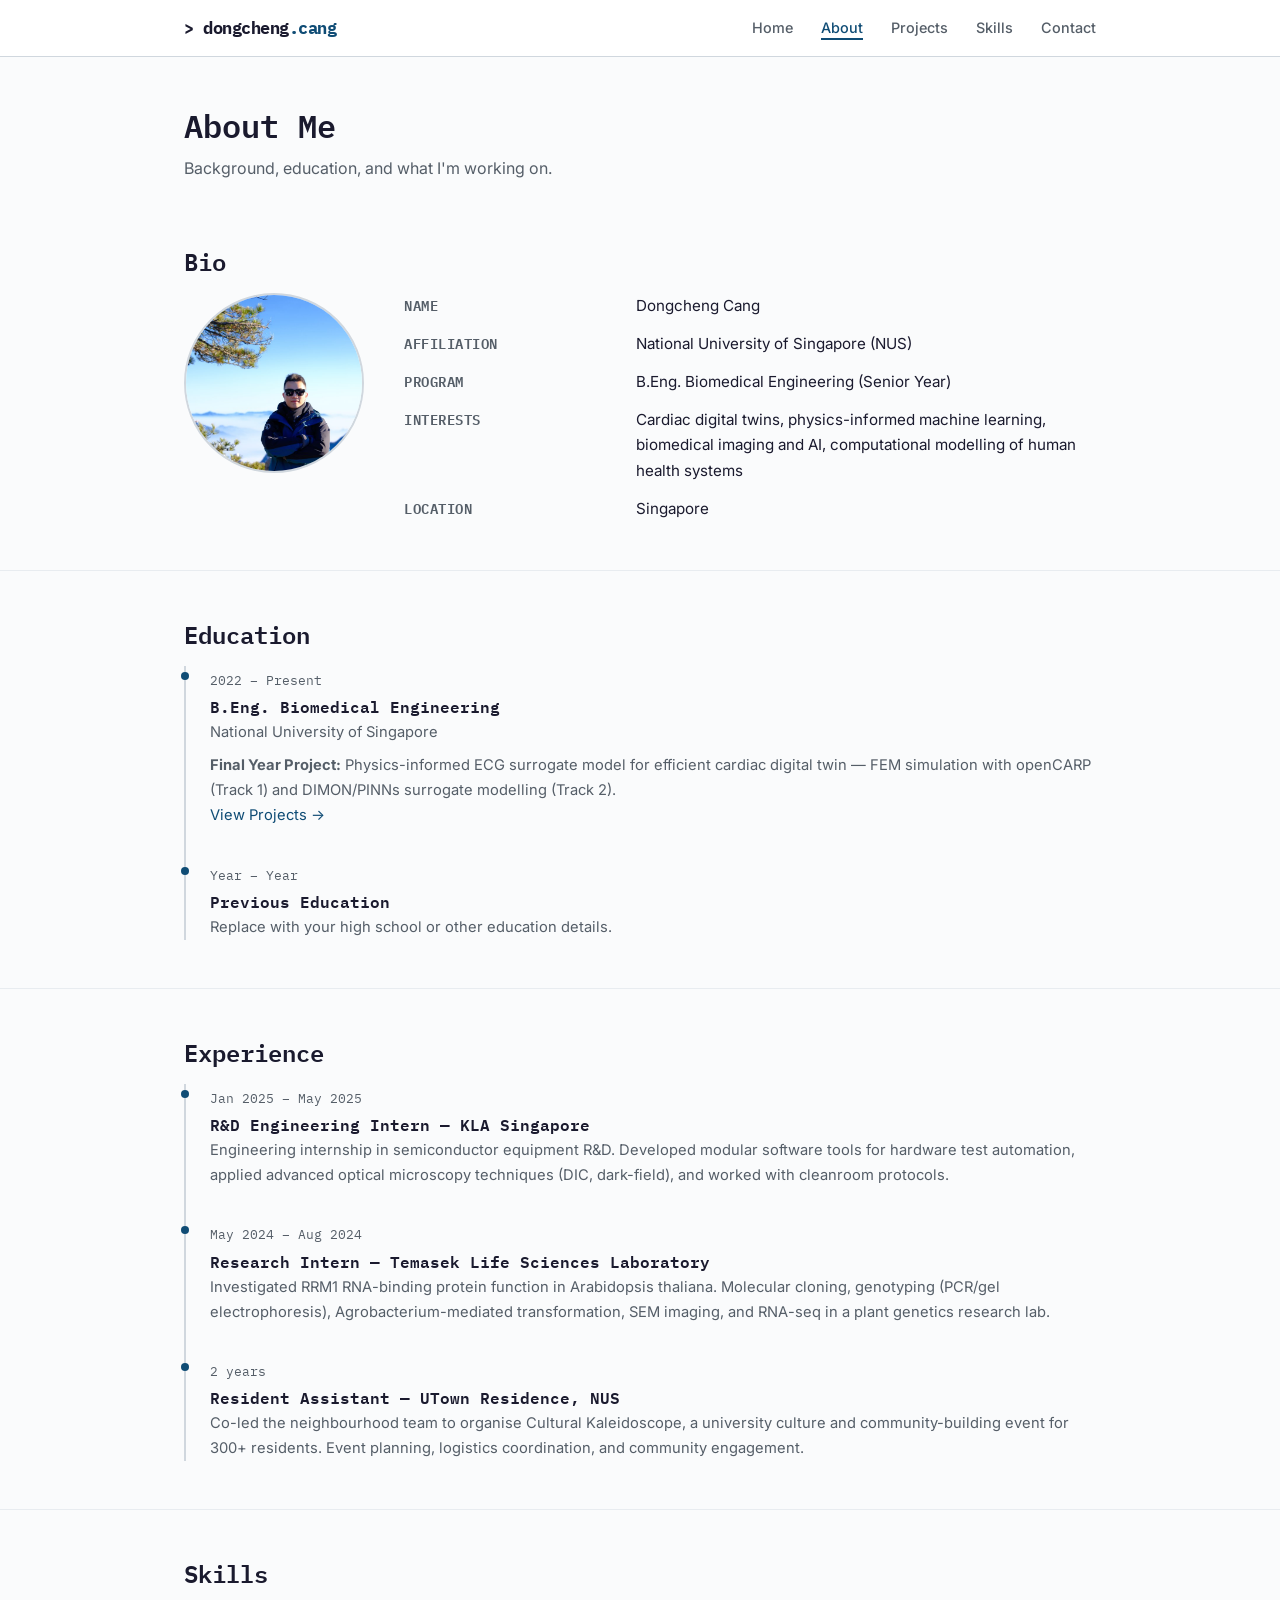
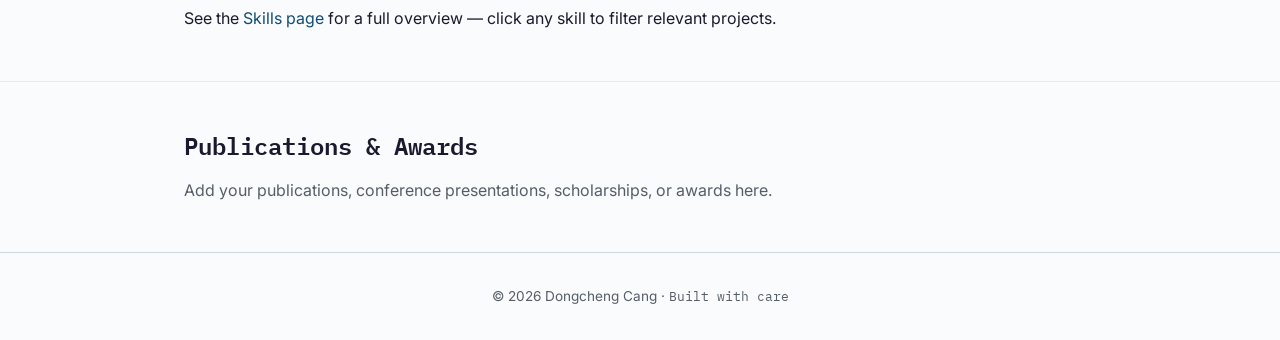
==== about.html @ 540e198d "Enrich site with real content from reports and add profile photo Phase 1 — Content organisation: - c" ====
<!DOCTYPE html>
<html lang="en">
<head>
  <meta charset="UTF-8">
  <meta name="viewport" content="width=device-width, initial-scale=1.0">
  <title>About &mdash; Dongcheng Cang</title>
  <link rel="preconnect" href="https://fonts.googleapis.com">
  <link rel="preconnect" href="https://fonts.gstatic.com" crossorigin>
  <link href="https://fonts.googleapis.com/css2?family=IBM+Plex+Mono:wght@400;500;600;700&family=Inter:wght@400;500;600&display=swap" rel="stylesheet">
  <link rel="stylesheet" href="css/style.css">
</head>
<body>

  <!-- Navigation -->
  <nav class="site-nav">
    <div class="container">
      <a href="index.html" class="logo">&gt; dongcheng<span>.cang</span></a>
      <button class="nav-toggle" aria-label="Toggle navigation" onclick="document.querySelector('.nav-links').classList.toggle('open')">&#9776;</button>
      <ul class="nav-links">
        <li><a href="index.html">Home</a></li>
        <li><a href="about.html" class="active">About</a></li>
        <li><a href="projects.html">Projects</a></li>
        <li><a href="skills.html">Skills</a></li>
        <li><a href="contact.html">Contact</a></li>
      </ul>
    </div>
  </nav>

  <!-- Page Header -->
  <div class="page-header">
    <div class="container">
      <h1>About Me</h1>
      <p>Background, education, and what I'm working on.</p>
    </div>
  </div>

  <!-- Bio -->
  <section>
    <div class="container">
      <h2>Bio</h2>
      <div class="bio-layout">
        <img src="images/profile.jpg" alt="Dongcheng Cang" class="profile-photo">
        <dl class="info-grid">
          <dt>Name</dt>
          <dd>Dongcheng Cang</dd>

          <dt>Affiliation</dt>
          <dd>National University of Singapore (NUS)</dd>

          <dt>Program</dt>
          <dd>B.Eng. Biomedical Engineering (Senior Year)</dd>

          <dt>Interests</dt>
          <dd>Cardiac digital twins, physics-informed machine learning, biomedical imaging and AI, computational modelling of human health systems</dd>

          <dt>Location</dt>
          <dd>Singapore</dd>
        </dl>
      </div>
    </div>
  </section>

  <!-- Education -->
  <section>
    <div class="container">
      <h2>Education</h2>
      <ul class="timeline">
        <li class="timeline-item">
          <span class="timeline-date">2022 &ndash; Present</span>
          <h3>B.Eng. Biomedical Engineering</h3>
          <p>National University of Singapore</p>
          <p style="margin-top:0.5rem;">
            <strong>Final Year Project:</strong> Physics-informed ECG surrogate model for
            efficient cardiac digital twin &mdash; FEM simulation with openCARP (Track 1)
            and DIMON/PINNs surrogate modelling (Track 2).<br>
            <a href="projects.html">View Projects &rarr;</a>
          </p>
        </li>
        <li class="timeline-item">
          <span class="timeline-date">Year &ndash; Year</span>
          <h3>Previous Education</h3>
          <p>Replace with your high school or other education details.</p>
        </li>
      </ul>
    </div>
  </section>

  <!-- Experience -->
  <section>
    <div class="container">
      <h2>Experience</h2>
      <ul class="timeline">
        <li class="timeline-item">
          <span class="timeline-date">Jan 2025 &ndash; May 2025</span>
          <h3>R&amp;D Engineering Intern &mdash; KLA Singapore</h3>
          <p>
            Engineering internship in semiconductor equipment R&amp;D. Developed
            modular software tools for hardware test automation, applied advanced
            optical microscopy techniques (DIC, dark-field), and worked with
            cleanroom protocols.
          </p>
        </li>
        <li class="timeline-item">
          <span class="timeline-date">May 2024 &ndash; Aug 2024</span>
          <h3>Research Intern &mdash; Temasek Life Sciences Laboratory</h3>
          <p>
            Investigated RRM1 RNA-binding protein function in Arabidopsis thaliana.
            Molecular cloning, genotyping (PCR/gel electrophoresis), Agrobacterium-mediated
            transformation, SEM imaging, and RNA-seq in a plant genetics research lab.
          </p>
        </li>
        <li class="timeline-item">
          <span class="timeline-date">2 years</span>
          <h3>Resident Assistant &mdash; UTown Residence, NUS</h3>
          <p>
            Co-led the neighbourhood team to organise Cultural Kaleidoscope, a
            university culture and community-building event for 300+ residents.
            Event planning, logistics coordination, and community engagement.
          </p>
        </li>
      </ul>
    </div>
  </section>

  <!-- Skills -->
  <section>
    <div class="container">
      <h2>Skills</h2>
      <p>
        See the <a href="skills.html">Skills page</a> for a full overview &mdash;
        click any skill to filter relevant projects.
      </p>
    </div>
  </section>

  <!-- Publications / Awards (placeholder) -->
  <section>
    <div class="container">
      <h2>Publications &amp; Awards</h2>
      <p class="muted">Add your publications, conference presentations, scholarships, or awards here.</p>
      <!--
      <ul class="timeline">
        <li class="timeline-item">
          <span class="timeline-date">2025</span>
          <h3>Paper Title</h3>
          <p>Journal / Conference Name</p>
        </li>
      </ul>
      -->
    </div>
  </section>

  <!-- Footer -->
  <footer class="site-footer">
    <div class="container">
      <p>&copy; 2026 Dongcheng Cang &middot; <span class="mono">Built with care</span></p>
    </div>
  </footer>

</body>
</html>
---- css/style.css ----
/* ============================================
   Personal Academic Portfolio — Style Sheet
   ============================================ */

/* --- Custom Properties --- */
:root {
  --bg:          #fafbfc;
  --bg-card:     #ffffff;
  --text:        #1a1a2e;
  --text-muted:  #555e68;
  --accent:      #0f4c75;
  --accent-light:#3282b8;
  --border:      #d0d7de;
  --border-light:#e8ecf0;
  --code-bg:     #f0f2f5;
  --tag-bg:      #e8f0fe;
  --tag-text:    #0f4c75;
  --radius:      6px;
  --max-width:   960px;
  --font-body:   'Inter', 'Segoe UI', system-ui, sans-serif;
  --font-mono:   'IBM Plex Mono', 'Fira Code', 'Consolas', monospace;
}

/* --- Reset & Base --- */
*, *::before, *::after { box-sizing: border-box; margin: 0; padding: 0; }

html { scroll-behavior: smooth; }

body {
  font-family: var(--font-body);
  color: var(--text);
  background: var(--bg);
  line-height: 1.7;
  font-size: 16px;
  -webkit-font-smoothing: antialiased;
}

a {
  color: var(--accent);
  text-decoration: none;
  transition: color 0.2s;
}
a:hover { color: var(--accent-light); }

img { max-width: 100%; display: block; }

/* --- Typography --- */
h1, h2, h3, h4 {
  font-family: var(--font-mono);
  font-weight: 600;
  line-height: 1.3;
  color: var(--text);
}
h1 { font-size: 2rem; }
h2 { font-size: 1.5rem; margin-bottom: 1rem; }
h3 { font-size: 1.15rem; }

.mono { font-family: var(--font-mono); }
.muted { color: var(--text-muted); }

/* --- Layout --- */
.container {
  max-width: var(--max-width);
  margin: 0 auto;
  padding: 0 1.5rem;
}

section {
  padding: 3rem 0;
}

section + section {
  border-top: 1px solid var(--border-light);
}

/* --- Navigation --- */
.site-nav {
  border-bottom: 1px solid var(--border);
  background: var(--bg-card);
  position: sticky;
  top: 0;
  z-index: 100;
}

.site-nav .container {
  display: flex;
  align-items: center;
  justify-content: space-between;
  height: 56px;
}

.site-nav .logo {
  font-family: var(--font-mono);
  font-weight: 700;
  font-size: 1.05rem;
  color: var(--text);
  letter-spacing: -0.5px;
}
.site-nav .logo span { color: var(--accent); }

.nav-links { display: flex; gap: 1.75rem; list-style: none; }

.nav-links a {
  font-size: 0.9rem;
  color: var(--text-muted);
  font-weight: 500;
  position: relative;
  padding-bottom: 2px;
}

.nav-links a::after {
  content: '';
  position: absolute;
  bottom: -2px;
  left: 0;
  width: 0;
  height: 2px;
  background: var(--accent);
  transition: width 0.25s;
}

.nav-links a:hover,
.nav-links a.active {
  color: var(--accent);
}

.nav-links a:hover::after,
.nav-links a.active::after {
  width: 100%;
}

/* Mobile nav toggle */
.nav-toggle {
  display: none;
  background: none;
  border: none;
  font-size: 1.5rem;
  cursor: pointer;
  color: var(--text);
}

/* --- Hero --- */
.hero {
  padding: 5rem 0 4rem;
  border-bottom: none;
}

.hero-content {
  max-width: 640px;
}

.hero-label {
  font-family: var(--font-mono);
  font-size: 0.85rem;
  color: var(--accent);
  margin-bottom: 0.75rem;
  letter-spacing: 0.5px;
}

.hero h1 {
  font-size: 2.5rem;
  margin-bottom: 1rem;
  letter-spacing: -1px;
}

.hero .subtitle {
  font-size: 1.1rem;
  color: var(--text-muted);
  margin-bottom: 2rem;
  line-height: 1.8;
}

.hero-links {
  display: flex;
  gap: 1rem;
  flex-wrap: wrap;
}

.btn {
  display: inline-flex;
  align-items: center;
  gap: 0.4rem;
  padding: 0.6rem 1.25rem;
  border-radius: var(--radius);
  font-size: 0.9rem;
  font-weight: 500;
  font-family: var(--font-mono);
  transition: all 0.2s;
  border: 1px solid transparent;
}

.btn-primary {
  background: var(--accent);
  color: #fff;
  border-color: var(--accent);
}
.btn-primary:hover {
  background: var(--accent-light);
  border-color: var(--accent-light);
  color: #fff;
}

.btn-outline {
  background: transparent;
  color: var(--accent);
  border-color: var(--border);
}
.btn-outline:hover {
  border-color: var(--accent);
  background: var(--tag-bg);
}

/* --- Cards / Project Grid --- */
.card-grid {
  display: grid;
  grid-template-columns: repeat(auto-fill, minmax(280px, 1fr));
  gap: 1.5rem;
}

.card {
  background: var(--bg-card);
  border: 1px solid var(--border);
  border-radius: var(--radius);
  padding: 1.5rem;
  transition: border-color 0.2s, box-shadow 0.2s;
  display: flex;
  flex-direction: column;
}

.card:hover {
  border-color: var(--accent-light);
  box-shadow: 0 2px 12px rgba(15, 76, 117, 0.08);
}

.card h3 {
  margin-bottom: 0.5rem;
}

.card p {
  color: var(--text-muted);
  font-size: 0.92rem;
  flex-grow: 1;
  margin-bottom: 1rem;
}

.card-tags {
  display: flex;
  flex-wrap: wrap;
  gap: 0.4rem;
}

.tag {
  font-family: var(--font-mono);
  font-size: 0.75rem;
  background: var(--tag-bg);
  color: var(--tag-text);
  padding: 0.2rem 0.55rem;
  border-radius: 3px;
}

.card-link {
  display: inline-flex;
  align-items: center;
  gap: 0.3rem;
  font-family: var(--font-mono);
  font-size: 0.85rem;
  margin-top: 0.75rem;
  color: var(--accent);
}

/* --- About / Info Sections --- */
.info-grid {
  display: grid;
  grid-template-columns: 200px 1fr;
  gap: 0.75rem 2rem;
  font-size: 0.95rem;
}

.info-grid dt {
  font-family: var(--font-mono);
  font-weight: 600;
  color: var(--text-muted);
  font-size: 0.85rem;
  text-transform: uppercase;
  letter-spacing: 0.5px;
}

.info-grid dd {
  margin: 0;
}

/* --- Skills --- */
.skills-section {
  display: grid;
  grid-template-columns: repeat(auto-fill, minmax(220px, 1fr));
  gap: 1.5rem;
}

.skill-group h3 {
  font-size: 0.85rem;
  text-transform: uppercase;
  letter-spacing: 0.5px;
  color: var(--text-muted);
  margin-bottom: 0.75rem;
  font-family: var(--font-mono);
}

.skill-group ul {
  list-style: none;
}

.skill-group li {
  font-size: 0.92rem;
  padding: 0.3rem 0;
  border-bottom: 1px solid var(--border-light);
}

.skill-group li:last-child { border-bottom: none; }

/* --- Timeline --- */
.timeline { list-style: none; }

.timeline-item {
  position: relative;
  padding-left: 1.5rem;
  padding-bottom: 2rem;
  border-left: 2px solid var(--border);
}

.timeline-item:last-child { padding-bottom: 0; }

.timeline-item::before {
  content: '';
  position: absolute;
  left: -5px;
  top: 6px;
  width: 8px;
  height: 8px;
  border-radius: 50%;
  background: var(--accent);
}

.timeline-date {
  font-family: var(--font-mono);
  font-size: 0.8rem;
  color: var(--text-muted);
}

.timeline-item h3 {
  font-size: 1rem;
  margin: 0.25rem 0 0.15rem;
}

.timeline-item p {
  font-size: 0.92rem;
  color: var(--text-muted);
}

/* --- Contact --- */
.contact-list {
  list-style: none;
  display: flex;
  flex-direction: column;
  gap: 1rem;
}

.contact-list li {
  display: flex;
  align-items: center;
  gap: 0.75rem;
  font-size: 0.95rem;
}

.contact-icon {
  font-family: var(--font-mono);
  font-size: 0.8rem;
  color: var(--accent);
  min-width: 70px;
  text-transform: uppercase;
  letter-spacing: 0.5px;
  font-weight: 600;
}

/* --- Footer --- */
.site-footer {
  border-top: 1px solid var(--border);
  padding: 2rem 0;
  text-align: center;
  font-size: 0.85rem;
  color: var(--text-muted);
}

.site-footer .mono {
  font-size: 0.8rem;
}

/* --- Section Header --- */
.section-header {
  margin-bottom: 2rem;
}

.section-header p {
  color: var(--text-muted);
  max-width: 600px;
}

/* --- Page Header (for inner pages) --- */
.page-header {
  padding: 3rem 0 1rem;
}

.page-header h1 {
  margin-bottom: 0.5rem;
}

.page-header p {
  color: var(--text-muted);
  max-width: 600px;
}

/* --- Status Badges (project cards) --- */
.status-badge {
  display: inline-block;
  font-family: var(--font-mono);
  font-size: 0.7rem;
  font-weight: 600;
  text-transform: uppercase;
  letter-spacing: 0.5px;
  padding: 0.15rem 0.5rem;
  border-radius: 3px;
  margin-bottom: 0.6rem;
}

.status-inprogress {
  background: #fff8e1;
  color: #7a5800;
  border: 1px solid #f0c040;
}

.status-class {
  background: var(--tag-bg);
  color: var(--tag-text);
  border: 1px solid var(--accent-light);
}

.status-internship {
  background: #f0faf0;
  color: #2a6b2a;
  border: 1px solid #6abf6a;
}

/* --- Skill Pills (Skills page) --- */
.skill-pills {
  display: flex;
  flex-wrap: wrap;
  gap: 0.6rem;
}

.skill-pill {
  display: inline-block;
  font-family: var(--font-mono);
  font-size: 0.85rem;
  font-weight: 500;
  padding: 0.4rem 0.9rem;
  border-radius: 20px;
  border: 1px solid var(--border);
  background: var(--bg-card);
  color: var(--text);
  transition: background 0.2s, border-color 0.2s, color 0.2s, transform 0.15s;
  cursor: pointer;
}

.skill-pill:hover {
  background: var(--accent);
  border-color: var(--accent);
  color: #fff;
  transform: translateY(-1px);
}

/* --- Filter Banner (Projects page) --- */
.filter-banner {
  background: var(--tag-bg);
  border-bottom: 1px solid var(--border-light);
  padding: 0.65rem 0;
  font-size: 0.9rem;
  color: var(--text-muted);
}

.filter-banner .container {
  display: flex;
  align-items: center;
  gap: 1.25rem;
}

.filter-banner strong {
  font-family: var(--font-mono);
  color: var(--accent);
}

.filter-clear {
  font-family: var(--font-mono);
  font-size: 0.82rem;
  color: var(--text-muted);
  border: 1px solid var(--border);
  padding: 0.15rem 0.55rem;
  border-radius: 3px;
  transition: color 0.2s, border-color 0.2s;
}

.filter-clear:hover {
  color: var(--accent);
  border-color: var(--accent);
}

/* --- Card highlight / dim states (Projects filtering) --- */
.card.highlighted {
  border-color: var(--accent);
  box-shadow: 0 0 0 3px rgba(15, 76, 117, 0.12), 0 2px 12px rgba(15, 76, 117, 0.1);
}

.card.dimmed {
  opacity: 0.35;
  filter: grayscale(30%);
}

/* --- Profile Photo --- */
.bio-layout {
  display: flex;
  gap: 2.5rem;
  align-items: flex-start;
}

.profile-photo {
  width: 180px;
  height: 180px;
  border-radius: 50%;
  border: 2px solid var(--border);
  object-fit: cover;
  flex-shrink: 0;
}

/* --- Detail Modal --- */
.modal-overlay {
  display: none;
  position: fixed;
  inset: 0;
  background: rgba(0, 0, 0, 0.45);
  z-index: 200;
  align-items: center;
  justify-content: center;
  padding: 1.5rem;
}

.modal-overlay.open {
  display: flex;
}

.modal-box {
  background: var(--bg-card);
  border: 1px solid var(--border);
  border-radius: var(--radius);
  max-width: 680px;
  width: 100%;
  max-height: 85vh;
  overflow-y: auto;
  padding: 2rem;
  position: relative;
}

.modal-close {
  position: absolute;
  top: 1rem;
  right: 1.25rem;
  background: none;
  border: none;
  font-size: 1.4rem;
  line-height: 1;
  cursor: pointer;
  color: var(--text-muted);
  font-family: var(--font-mono);
  transition: color 0.2s;
}
.modal-close:hover { color: var(--text); }

.modal-title {
  font-size: 1.25rem;
  margin: 0.4rem 0 0.75rem;
}

.modal-section {
  margin-top: 1.5rem;
  padding-top: 1.5rem;
  border-top: 1px solid var(--border-light);
}

.modal-section h4 {
  font-family: var(--font-mono);
  font-size: 0.75rem;
  text-transform: uppercase;
  letter-spacing: 0.5px;
  color: var(--text-muted);
  margin-bottom: 0.5rem;
}

.modal-section p {
  font-size: 0.95rem;
  color: var(--text-muted);
  line-height: 1.75;
}

.modal-links {
  list-style: none;
  display: flex;
  flex-direction: column;
  gap: 0.4rem;
}

.modal-links a {
  font-family: var(--font-mono);
  font-size: 0.85rem;
}

/* Details button (looks like card-link but is a <button>) */
.details-btn {
  background: none;
  border: none;
  padding: 0;
  cursor: pointer;
}

/* --- Responsive --- */
@media (max-width: 768px) {
  .hero h1 { font-size: 1.8rem; }
  .hero { padding: 3rem 0 2.5rem; }
  .bio-layout { flex-direction: column; align-items: center; }
  .profile-photo { width: 140px; height: 140px; }
  .info-grid { grid-template-columns: 1fr; gap: 0.25rem 0; }
  .info-grid dt { margin-top: 0.75rem; }
  section { padding: 2rem 0; }

  .nav-links {
    display: none;
    flex-direction: column;
    position: absolute;
    top: 56px;
    left: 0;
    right: 0;
    background: var(--bg-card);
    border-bottom: 1px solid var(--border);
    padding: 1rem 1.5rem;
    gap: 0.75rem;
  }

  .nav-links.open { display: flex; }
  .nav-toggle { display: block; }
}

@media (max-width: 480px) {
  .hero h1 { font-size: 1.5rem; }
  .card-grid { grid-template-columns: 1fr; }
}
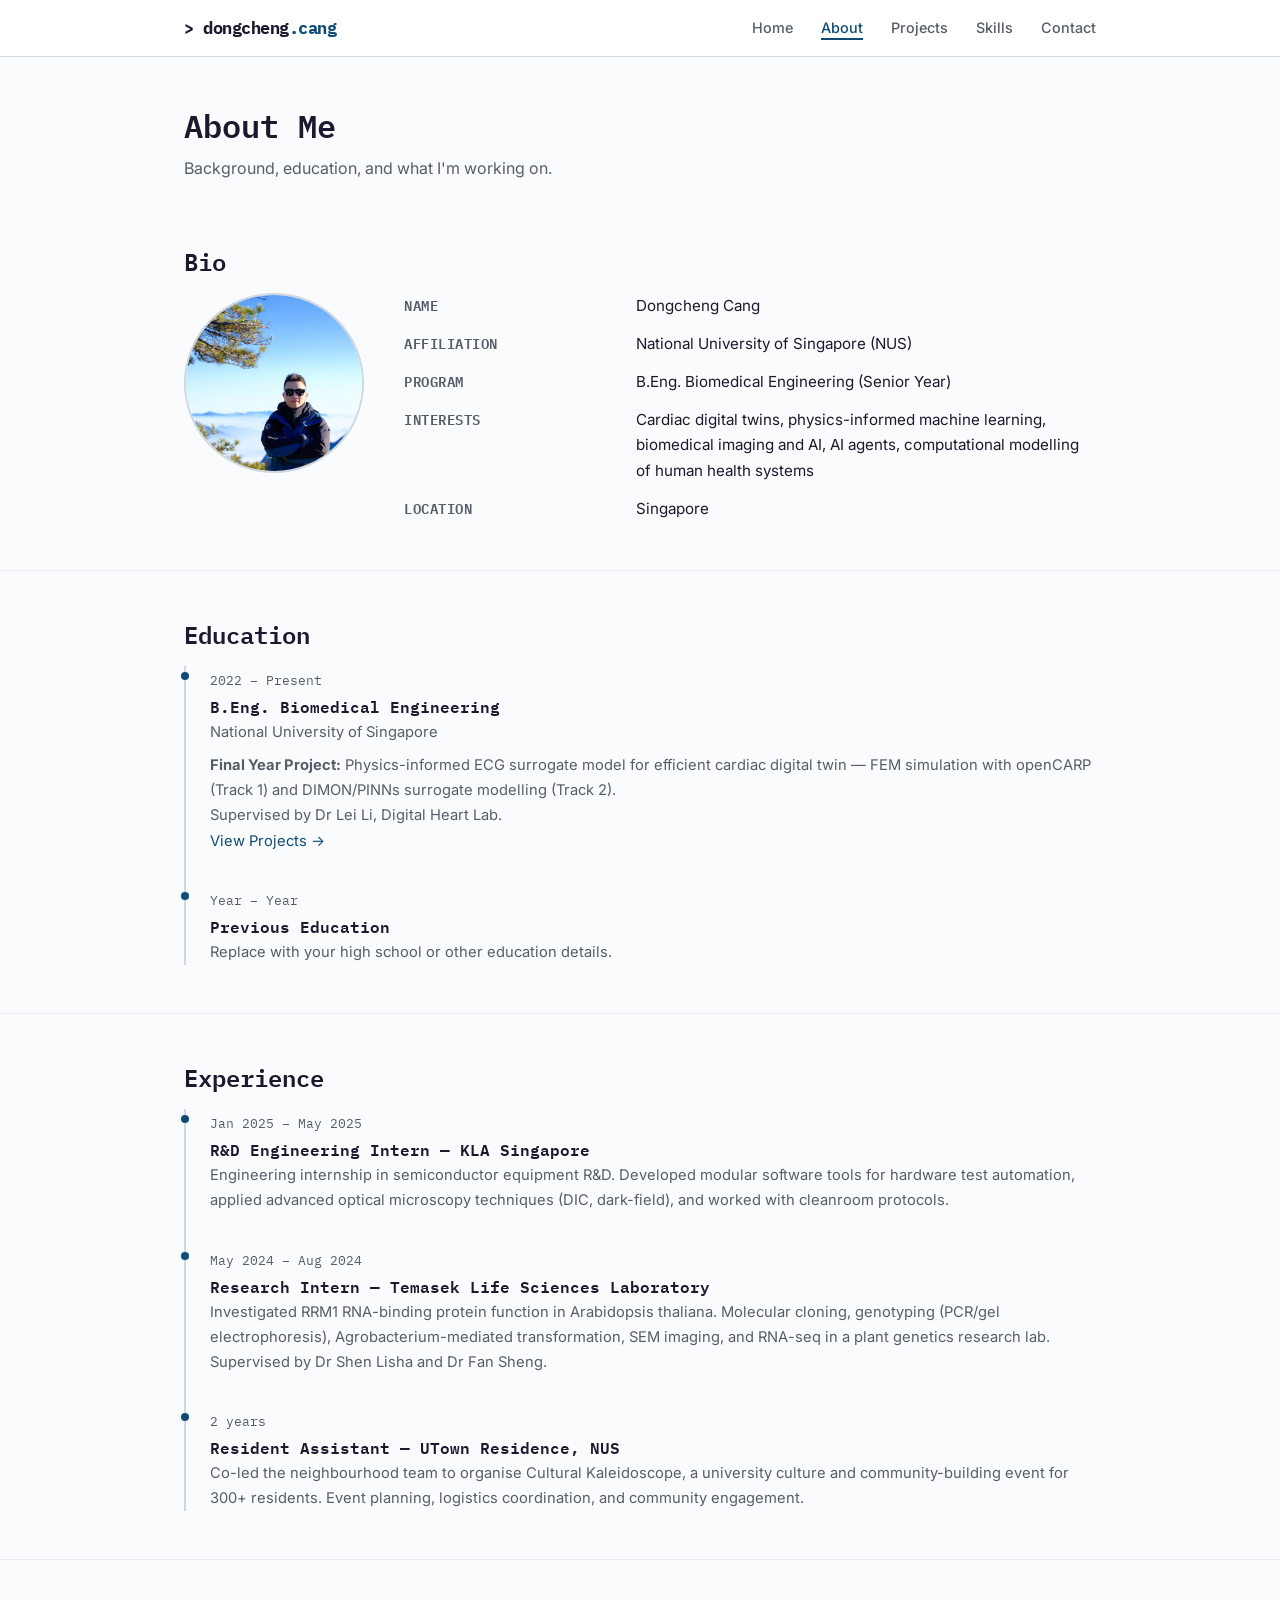
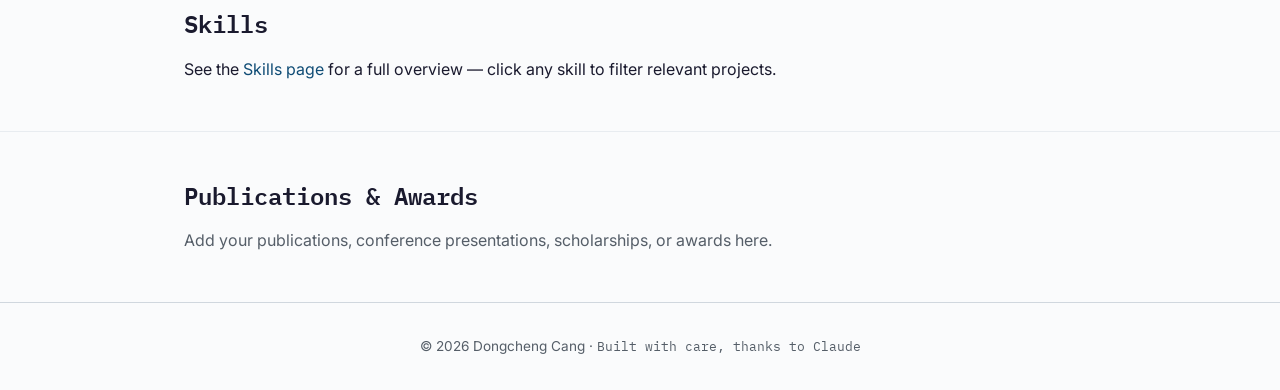
==== commit 7c8fe82a: "Add supervisor credits, AI agents interest, and Claude attribution - FYP: supervised by Dr Lei Li, D" ====
--- a/about.html
+++ b/about.html
@@ -51,7 +51,7 @@
           <dd>B.Eng. Biomedical Engineering (Senior Year)</dd>
 
           <dt>Interests</dt>
-          <dd>Cardiac digital twins, physics-informed machine learning, biomedical imaging and AI, computational modelling of human health systems</dd>
+          <dd>Cardiac digital twins, physics-informed machine learning, biomedical imaging and AI, AI agents, computational modelling of human health systems</dd>
 
           <dt>Location</dt>
           <dd>Singapore</dd>
@@ -73,6 +73,7 @@
             <strong>Final Year Project:</strong> Physics-informed ECG surrogate model for
             efficient cardiac digital twin &mdash; FEM simulation with openCARP (Track 1)
             and DIMON/PINNs surrogate modelling (Track 2).<br>
+            Supervised by Dr Lei Li, Digital Heart Lab.<br>
             <a href="projects.html">View Projects &rarr;</a>
           </p>
         </li>
@@ -106,7 +107,8 @@
           <p>
             Investigated RRM1 RNA-binding protein function in Arabidopsis thaliana.
             Molecular cloning, genotyping (PCR/gel electrophoresis), Agrobacterium-mediated
-            transformation, SEM imaging, and RNA-seq in a plant genetics research lab.
+            transformation, SEM imaging, and RNA-seq in a plant genetics research lab.<br>
+            Supervised by Dr Shen Lisha and Dr Fan Sheng.
           </p>
         </li>
         <li class="timeline-item">
@@ -153,7 +155,7 @@
   <!-- Footer -->
   <footer class="site-footer">
     <div class="container">
-      <p>&copy; 2026 Dongcheng Cang &middot; <span class="mono">Built with care</span></p>
+      <p>&copy; 2026 Dongcheng Cang &middot; <span class="mono">Built with care, thanks to Claude</span></p>
     </div>
   </footer>
 
--- a/css/style.css
+++ b/css/style.css
@@ -539,6 +539,16 @@
   flex-shrink: 0;
 }
 
+/* --- Hero Avatar --- */
+.hero-avatar {
+  width: 100px;
+  height: 100px;
+  border-radius: 50%;
+  border: 2px solid var(--border);
+  object-fit: cover;
+  margin-bottom: 1rem;
+}
+
 /* --- Detail Modal --- */
 .modal-overlay {
   display: none;
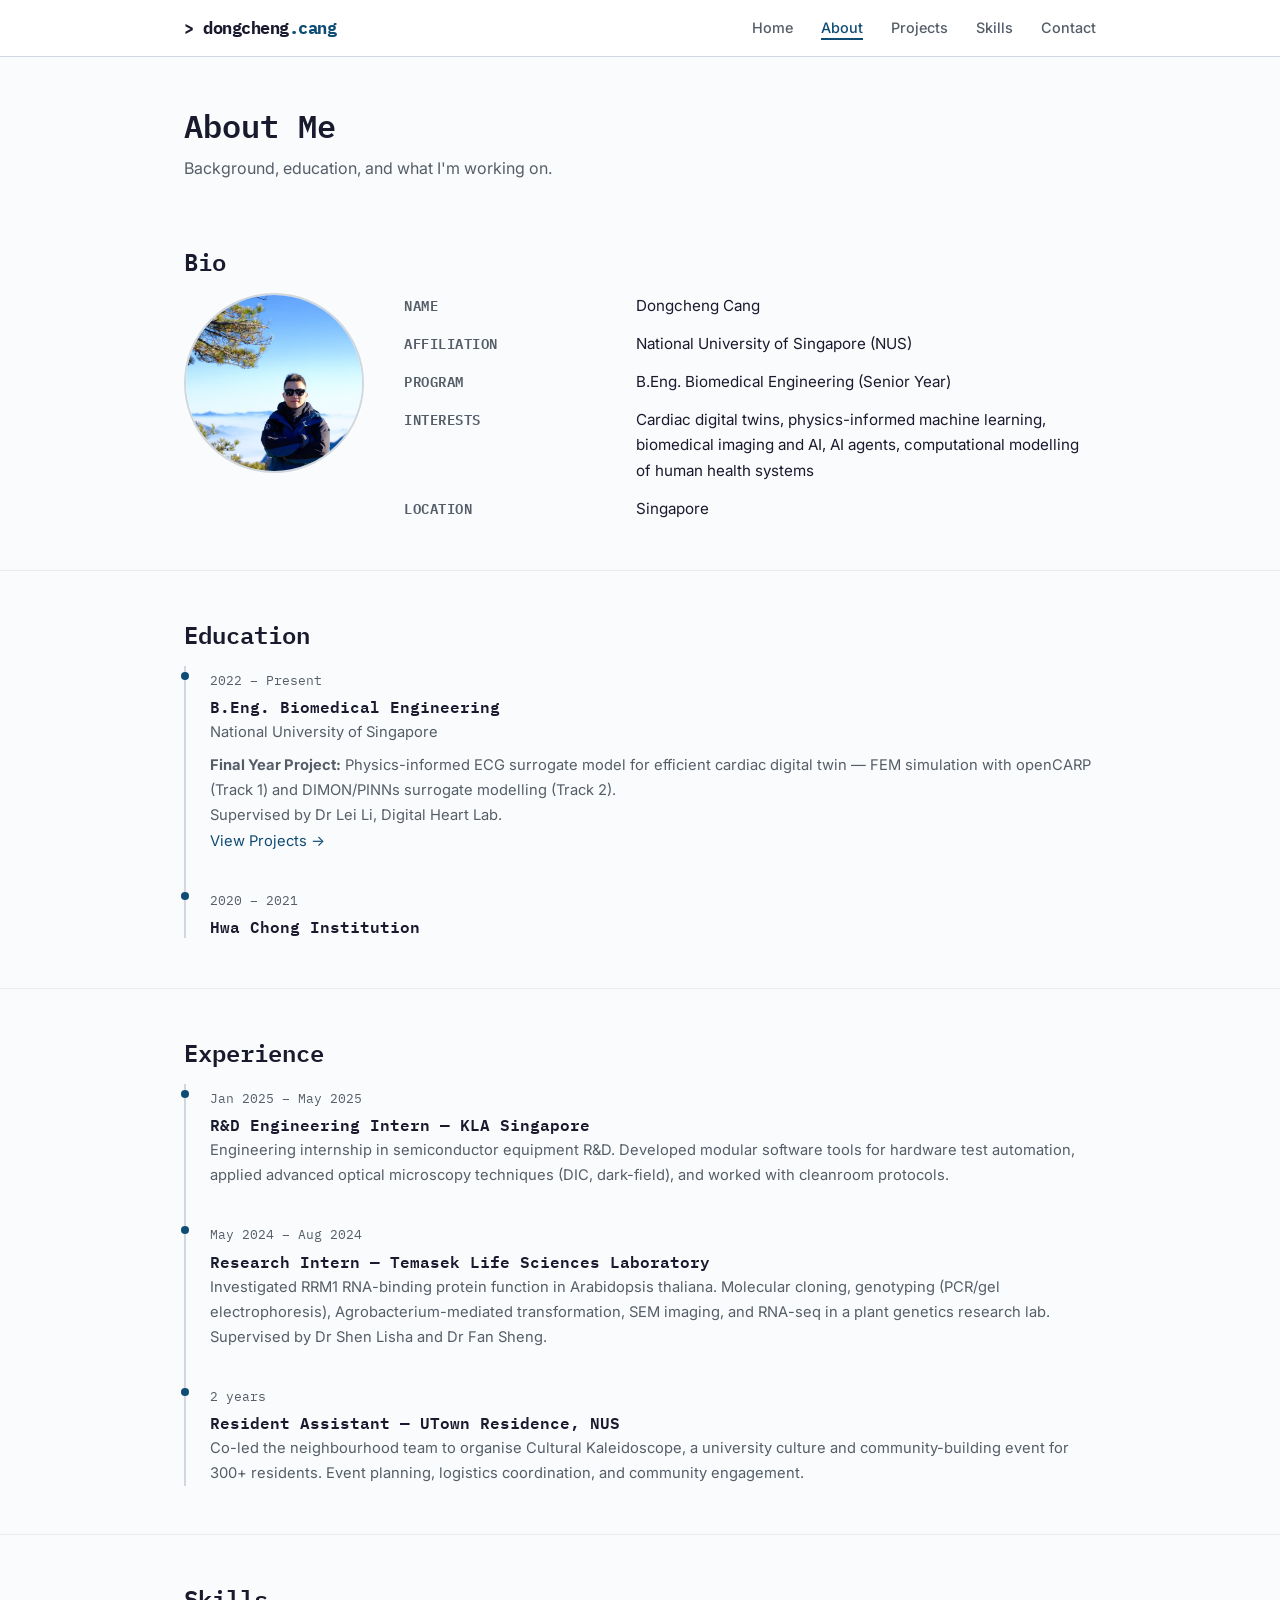
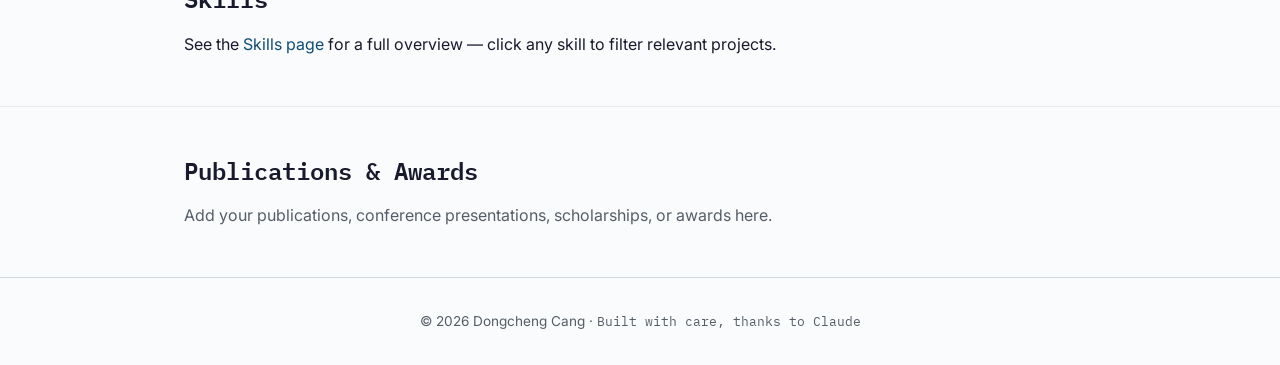
==== commit 60c3dd2e: "Add Hwa Chong Institution to education timeline Co-Authored-By: Claude Sonnet 4.6 <noreply@anthropic" ====
--- a/about.html
+++ b/about.html
@@ -78,9 +78,8 @@
           </p>
         </li>
         <li class="timeline-item">
-          <span class="timeline-date">Year &ndash; Year</span>
-          <h3>Previous Education</h3>
-          <p>Replace with your high school or other education details.</p>
+          <span class="timeline-date">2020 &ndash; 2021</span>
+          <h3>Hwa Chong Institution</h3>
         </li>
       </ul>
     </div>
--- a/css/style.css
+++ b/css/style.css
@@ -539,15 +539,6 @@
   flex-shrink: 0;
 }
 
-/* --- Hero Avatar --- */
-.hero-avatar {
-  width: 100px;
-  height: 100px;
-  border-radius: 50%;
-  border: 2px solid var(--border);
-  object-fit: cover;
-  margin-bottom: 1rem;
-}
 
 /* --- Detail Modal --- */
 .modal-overlay {
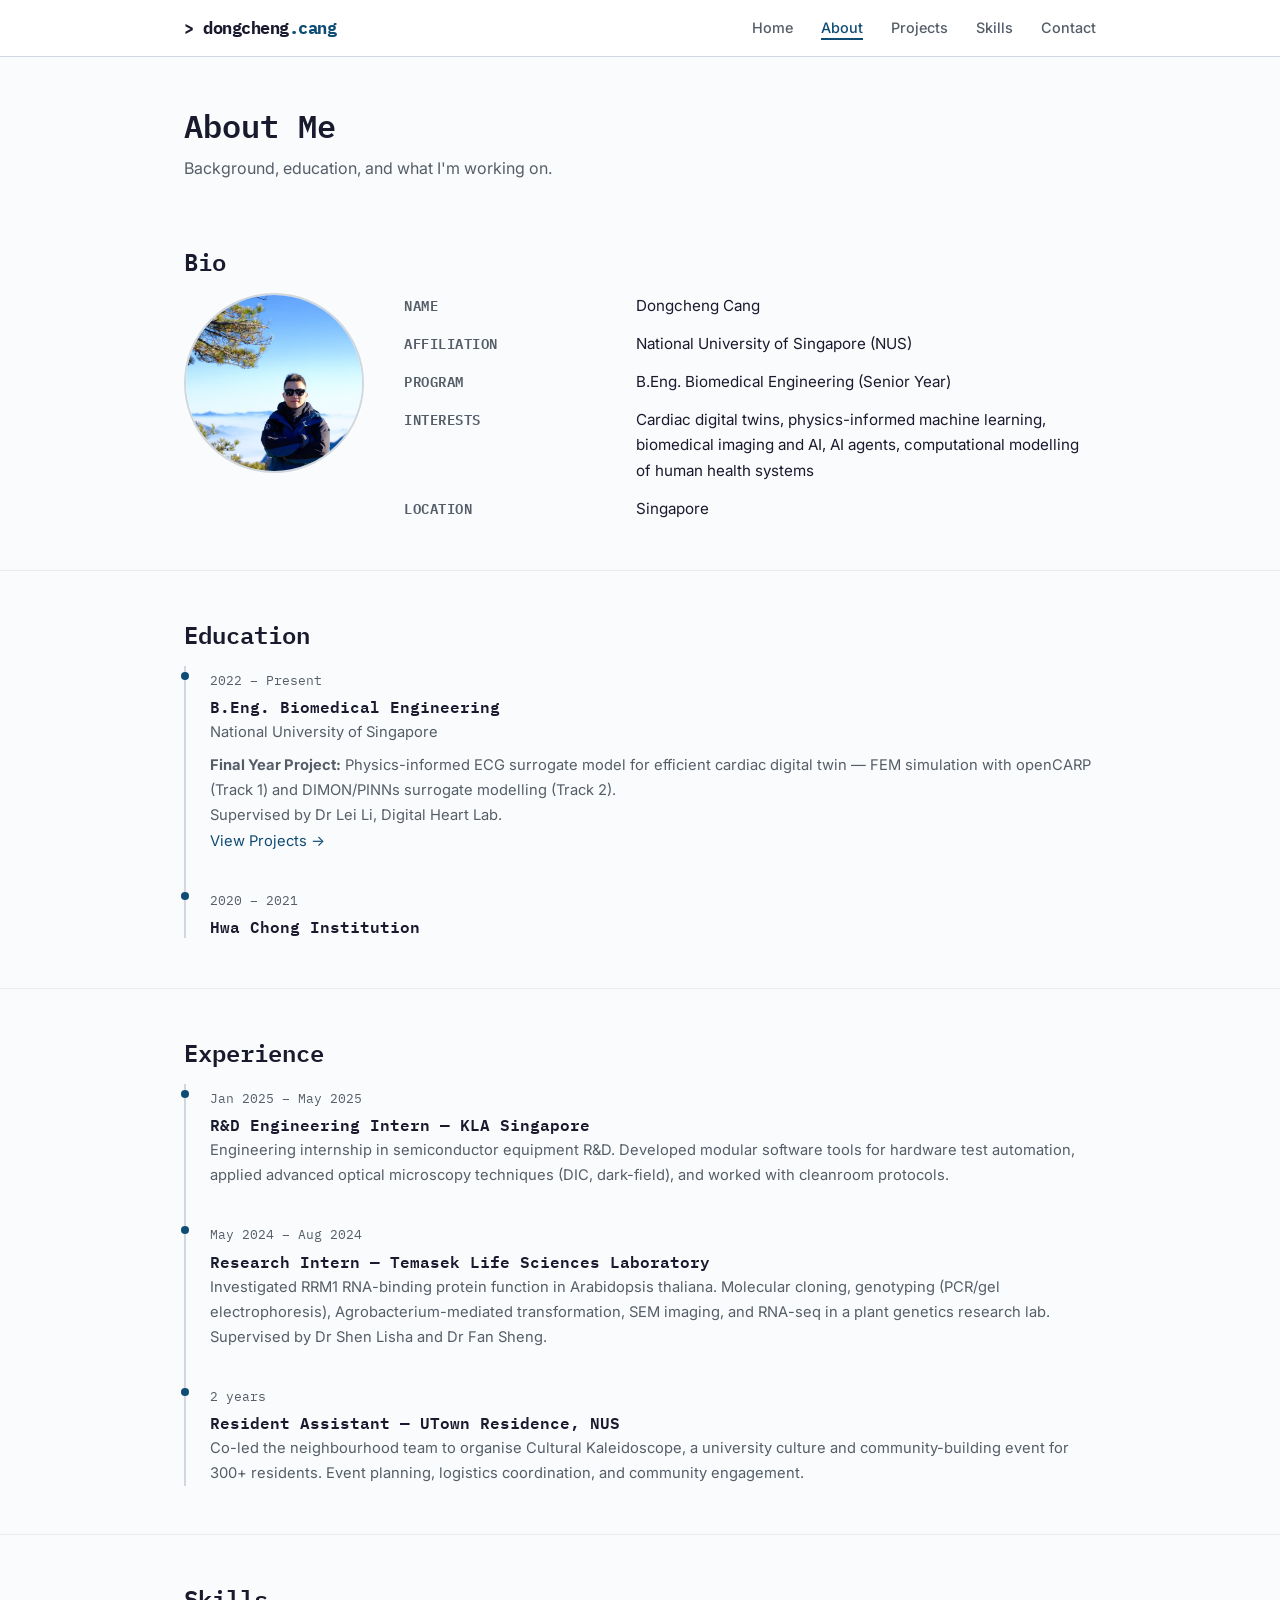
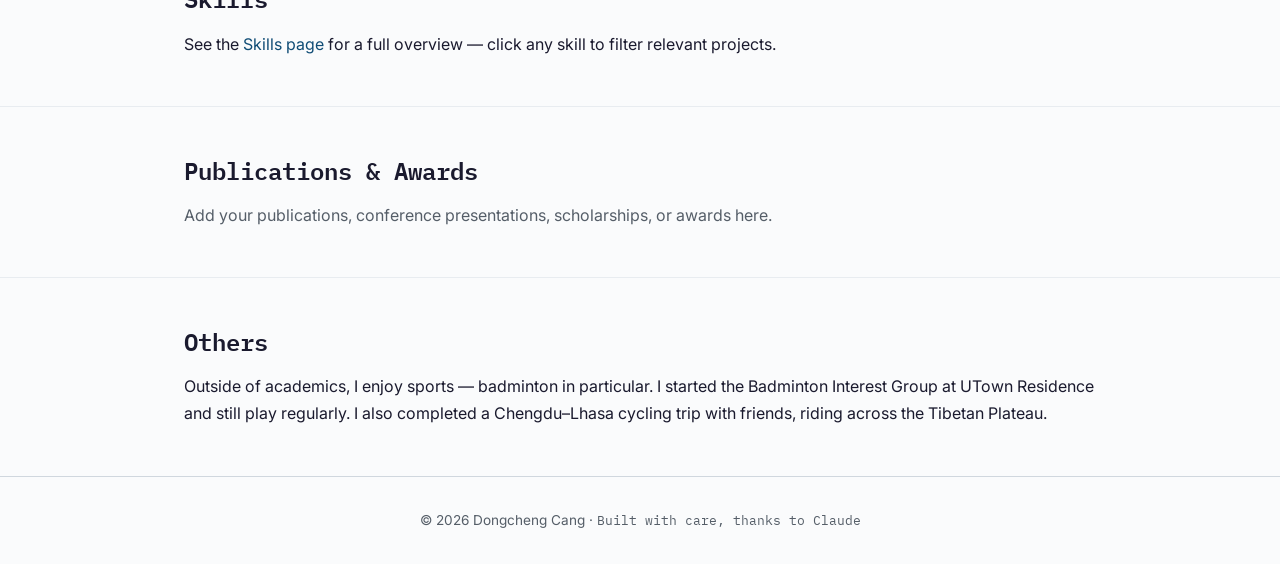
==== commit 2498ac1a: "Add Others section to About page Badminton interest group at UTR, Chengdu-Lhasa cycling trip.  Co-Au" ====
--- a/about.html
+++ b/about.html
@@ -151,6 +151,19 @@
     </div>
   </section>
 
+  <!-- Others -->
+  <section>
+    <div class="container">
+      <h2>Others</h2>
+      <p>
+        Outside of academics, I enjoy sports &mdash; badminton in particular.
+        I started the Badminton Interest Group at UTown Residence and still
+        play regularly. I also completed a Chengdu&ndash;Lhasa cycling trip
+        with friends, riding across the Tibetan Plateau.
+      </p>
+    </div>
+  </section>
+
   <!-- Footer -->
   <footer class="site-footer">
     <div class="container">
--- a/css/style.css
+++ b/css/style.css
@@ -540,61 +540,47 @@
 }
 
 
-/* --- Detail Modal --- */
-.modal-overlay {
-  display: none;
-  position: fixed;
-  inset: 0;
-  background: rgba(0, 0, 0, 0.45);
-  z-index: 200;
-  align-items: center;
-  justify-content: center;
-  padding: 1.5rem;
-}
-
-.modal-overlay.open {
-  display: flex;
-}
-
-.modal-box {
+/* --- Blog Feed (Projects page) --- */
+.blog-feed {
+  display: flex;
+  flex-direction: column;
+  gap: 2rem;
+}
+
+.blog-post {
   background: var(--bg-card);
   border: 1px solid var(--border);
   border-radius: var(--radius);
-  max-width: 680px;
-  width: 100%;
-  max-height: 85vh;
-  overflow-y: auto;
   padding: 2rem;
-  position: relative;
-}
-
-.modal-close {
-  position: absolute;
-  top: 1rem;
-  right: 1.25rem;
-  background: none;
-  border: none;
-  font-size: 1.4rem;
-  line-height: 1;
-  cursor: pointer;
-  color: var(--text-muted);
-  font-family: var(--font-mono);
-  transition: color 0.2s;
-}
-.modal-close:hover { color: var(--text); }
-
-.modal-title {
-  font-size: 1.25rem;
+  transition: border-color 0.2s, opacity 0.3s;
+}
+
+.blog-post.highlighted {
+  border-color: var(--accent);
+  box-shadow: 0 0 0 3px rgba(15, 76, 117, 0.12), 0 2px 12px rgba(15, 76, 117, 0.1);
+}
+
+.blog-post.dimmed {
+  opacity: 0.35;
+  filter: grayscale(30%);
+}
+
+.blog-post-header {
+  margin-bottom: 1.25rem;
+}
+
+.blog-post-header h2 {
+  font-size: 1.3rem;
   margin: 0.4rem 0 0.75rem;
 }
 
-.modal-section {
-  margin-top: 1.5rem;
-  padding-top: 1.5rem;
+.blog-section {
+  margin-top: 1.25rem;
+  padding-top: 1.25rem;
   border-top: 1px solid var(--border-light);
 }
 
-.modal-section h4 {
+.blog-section h4 {
   font-family: var(--font-mono);
   font-size: 0.75rem;
   text-transform: uppercase;
@@ -603,30 +589,53 @@
   margin-bottom: 0.5rem;
 }
 
-.modal-section p {
+.blog-section p {
   font-size: 0.95rem;
   color: var(--text-muted);
   line-height: 1.75;
 }
 
-.modal-links {
+.blog-media {
+  margin-top: 1.25rem;
+  border-radius: var(--radius);
+  overflow: hidden;
+}
+
+.blog-media img,
+.blog-media video {
+  width: 100%;
+  border-radius: var(--radius);
+}
+
+.blog-media .muted {
+  font-size: 0.82rem;
+  margin-top: 0.5rem;
+  font-family: var(--font-mono);
+}
+
+.blog-media-placeholder {
+  margin-top: 1.25rem;
+  padding: 2rem;
+  border: 1px dashed var(--border);
+  border-radius: var(--radius);
+  text-align: center;
+  background: var(--code-bg);
+}
+
+.blog-media-placeholder .muted {
+  font-size: 0.82rem;
+}
+
+.blog-links {
   list-style: none;
   display: flex;
   flex-direction: column;
   gap: 0.4rem;
 }
 
-.modal-links a {
+.blog-links a {
   font-family: var(--font-mono);
   font-size: 0.85rem;
-}
-
-/* Details button (looks like card-link but is a <button>) */
-.details-btn {
-  background: none;
-  border: none;
-  padding: 0;
-  cursor: pointer;
 }
 
 /* --- Responsive --- */
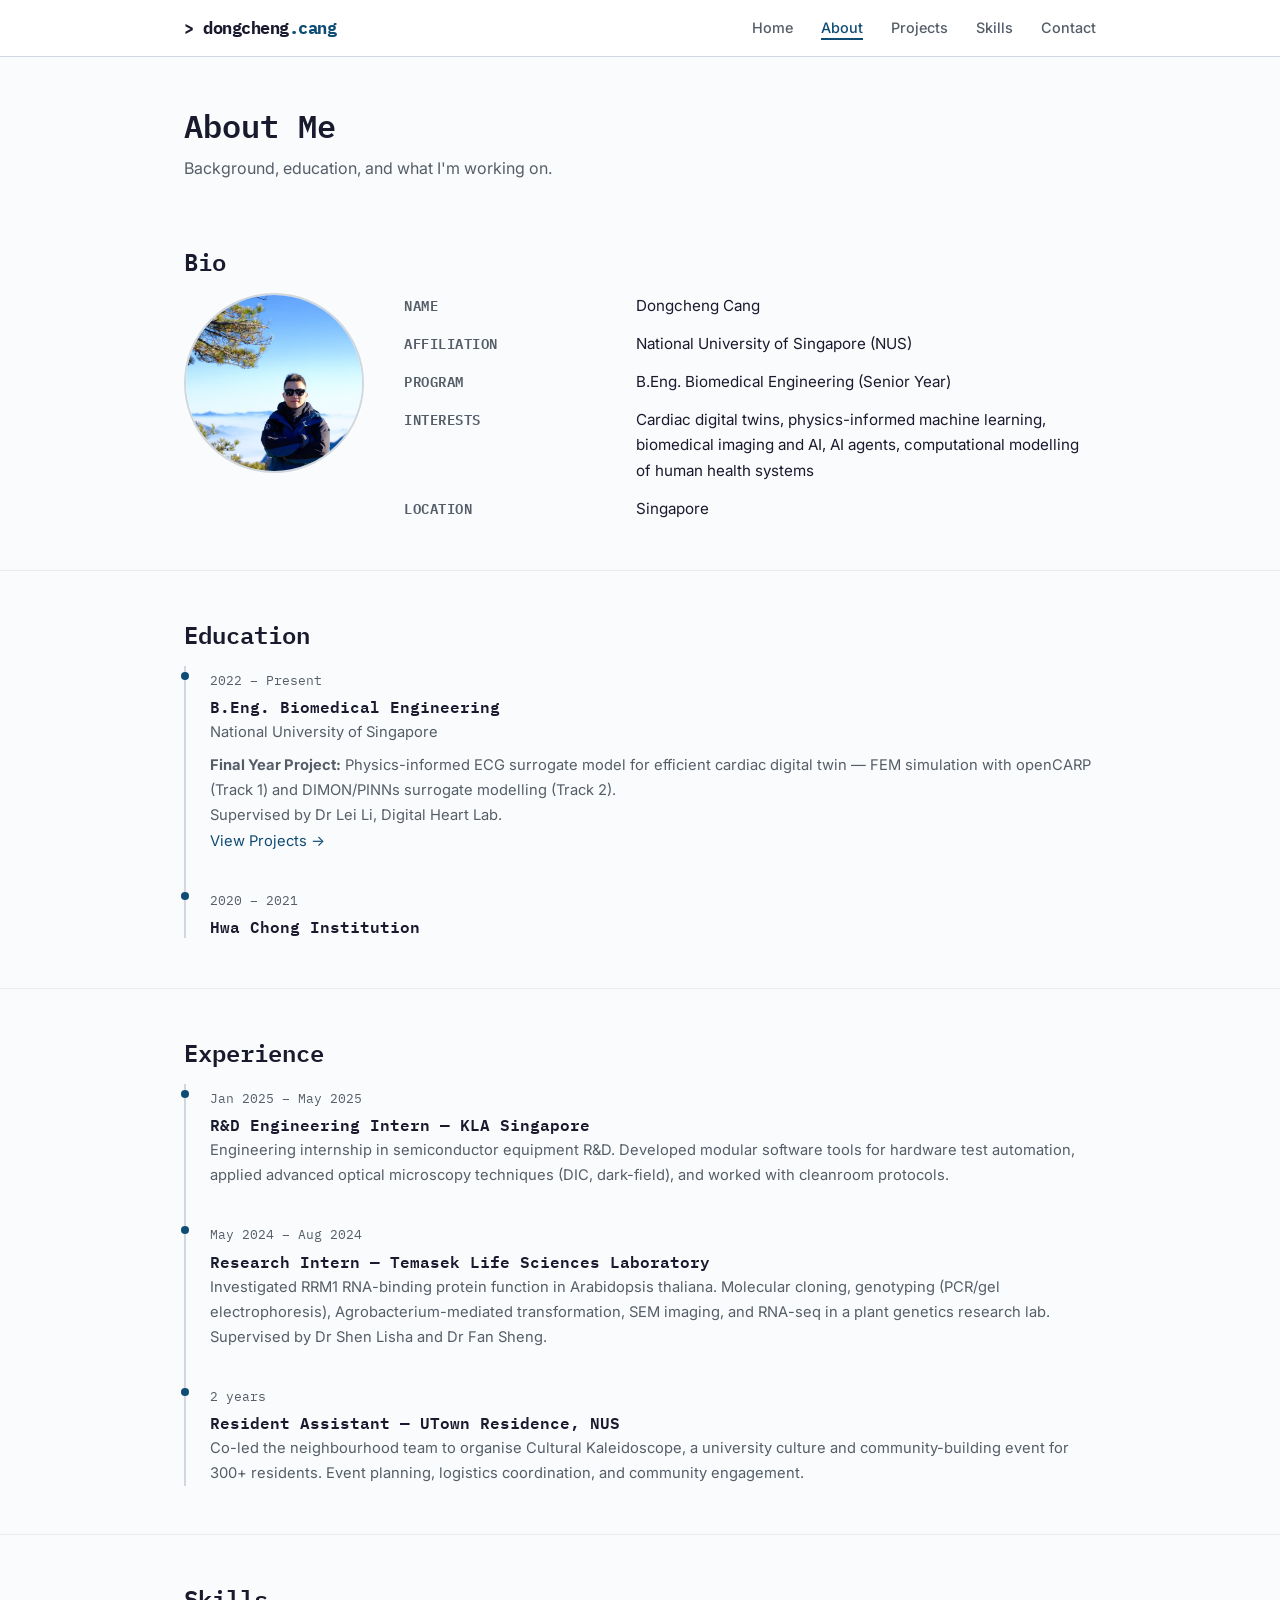
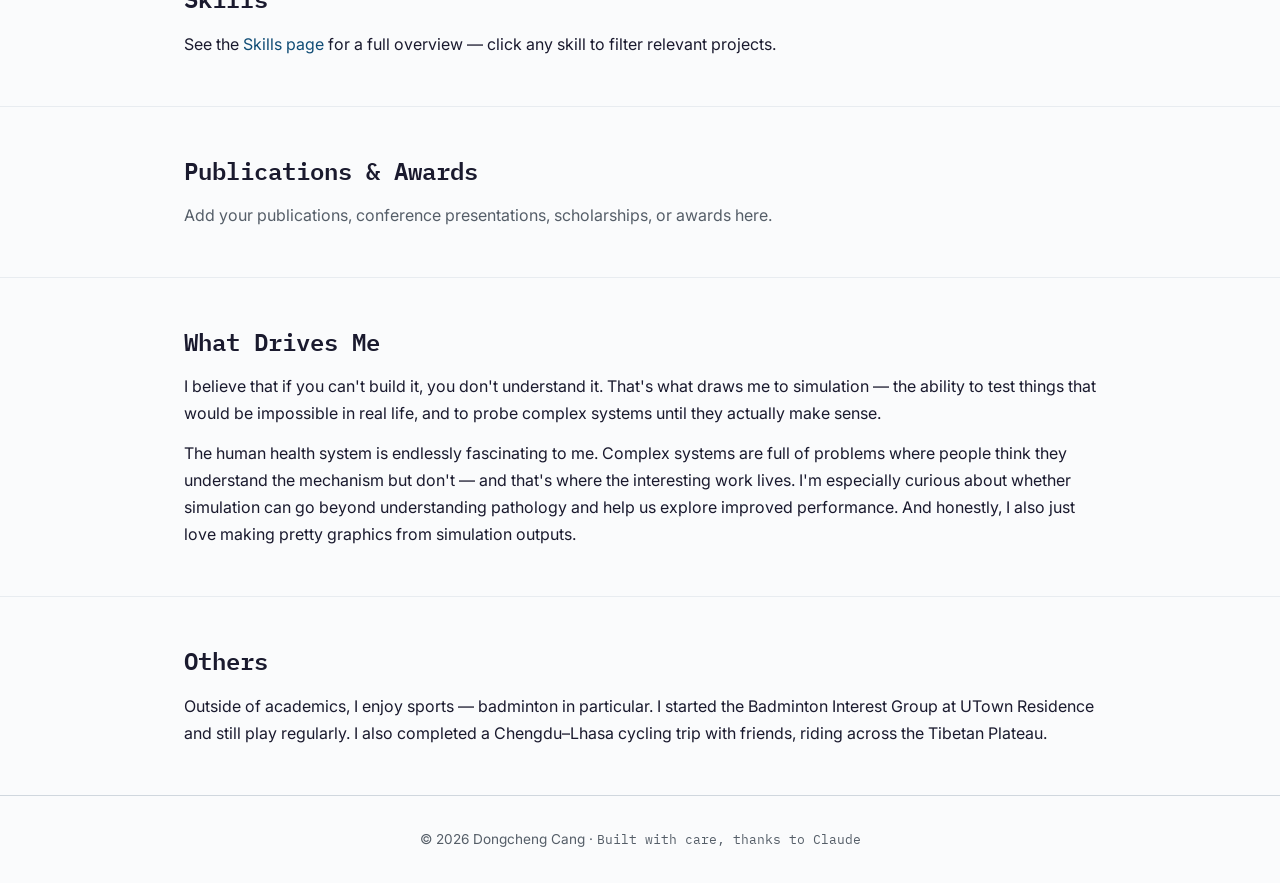
==== commit 017a0423: "Add What Drives Me section to About page Personal research motivation: understanding complex systems" ====
--- a/about.html
+++ b/about.html
@@ -151,6 +151,27 @@
     </div>
   </section>
 
+  <!-- What Drives Me -->
+  <section>
+    <div class="container">
+      <h2>What Drives Me</h2>
+      <p>
+        I believe that if you can't build it, you don't understand it. That's
+        what draws me to simulation &mdash; the ability to test things that
+        would be impossible in real life, and to probe complex systems until
+        they actually make sense.
+      </p>
+      <p style="margin-top:0.75rem;">
+        The human health system is endlessly fascinating to me. Complex systems
+        are full of problems where people think they understand the mechanism
+        but don't &mdash; and that's where the interesting work lives. I'm
+        especially curious about whether simulation can go beyond understanding
+        pathology and help us explore improved performance. And honestly, I
+        also just love making pretty graphics from simulation outputs.
+      </p>
+    </div>
+  </section>
+
   <!-- Others -->
   <section>
     <div class="container">
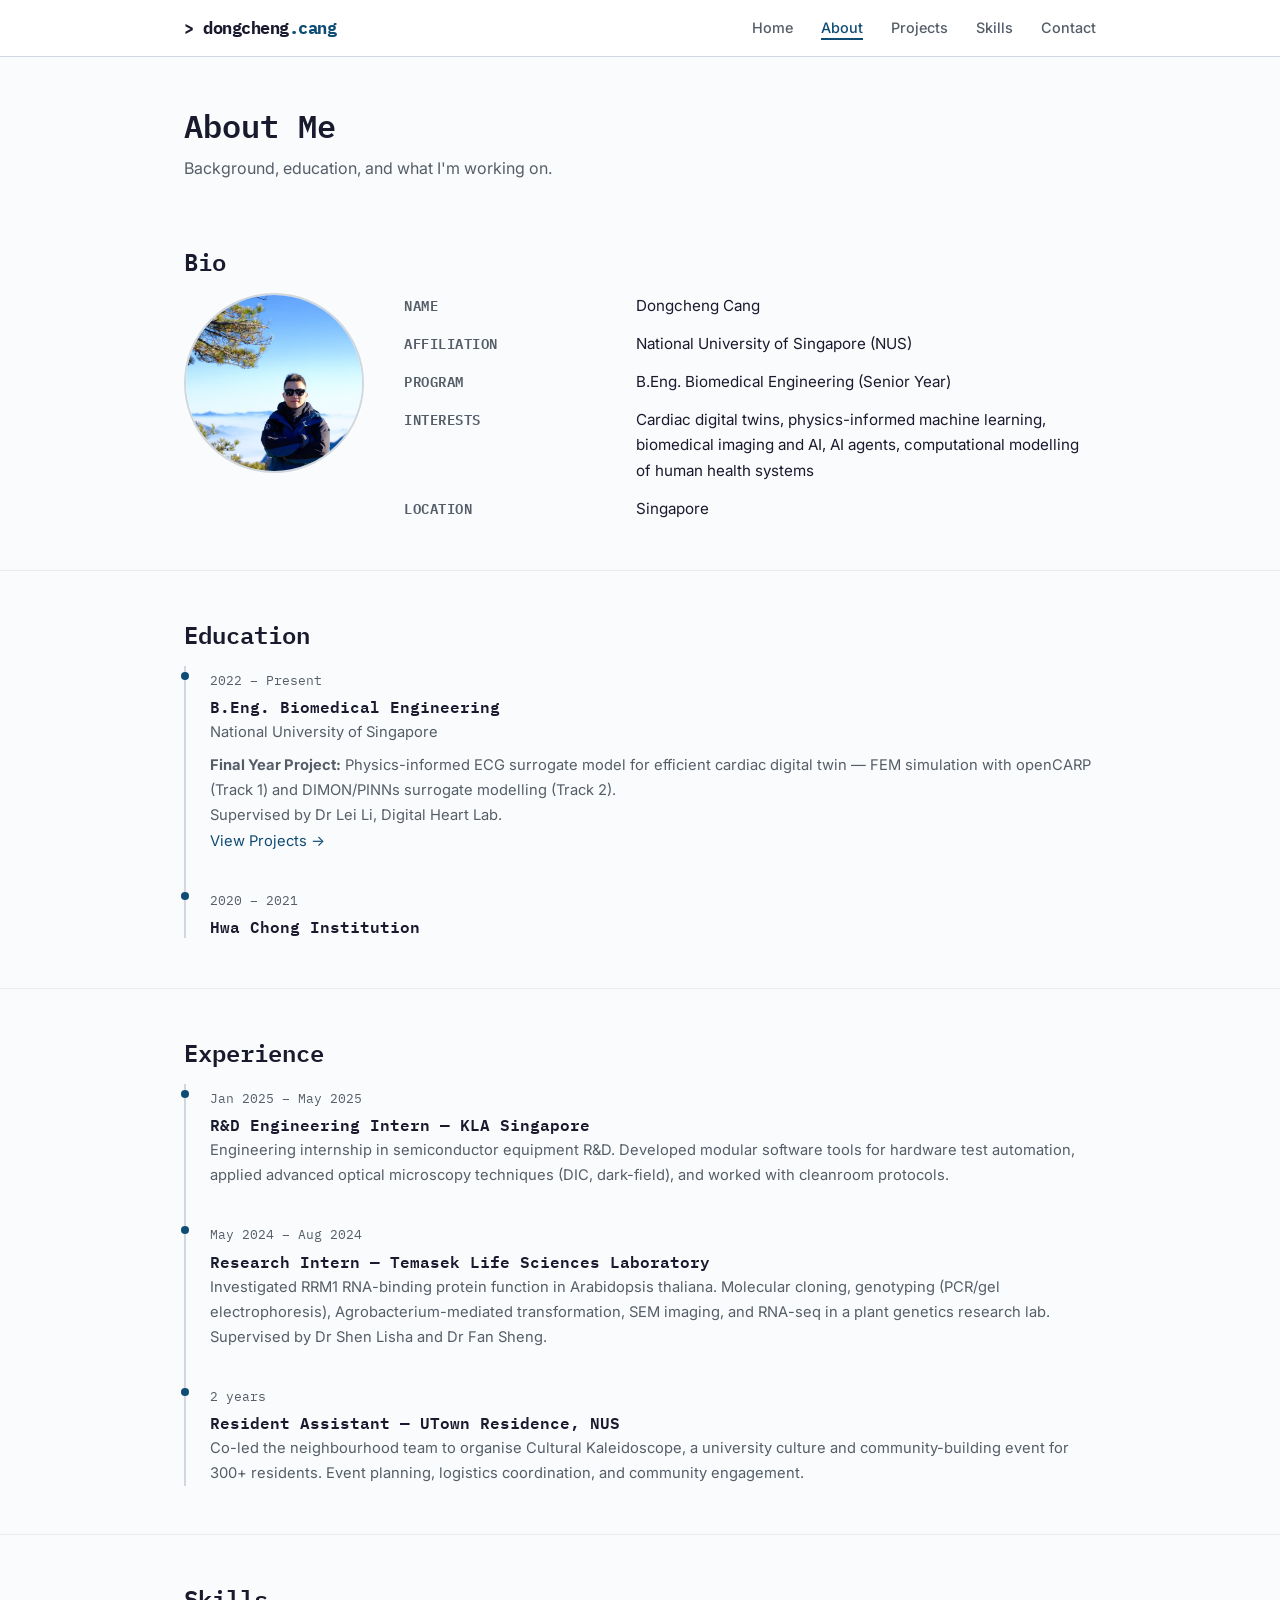
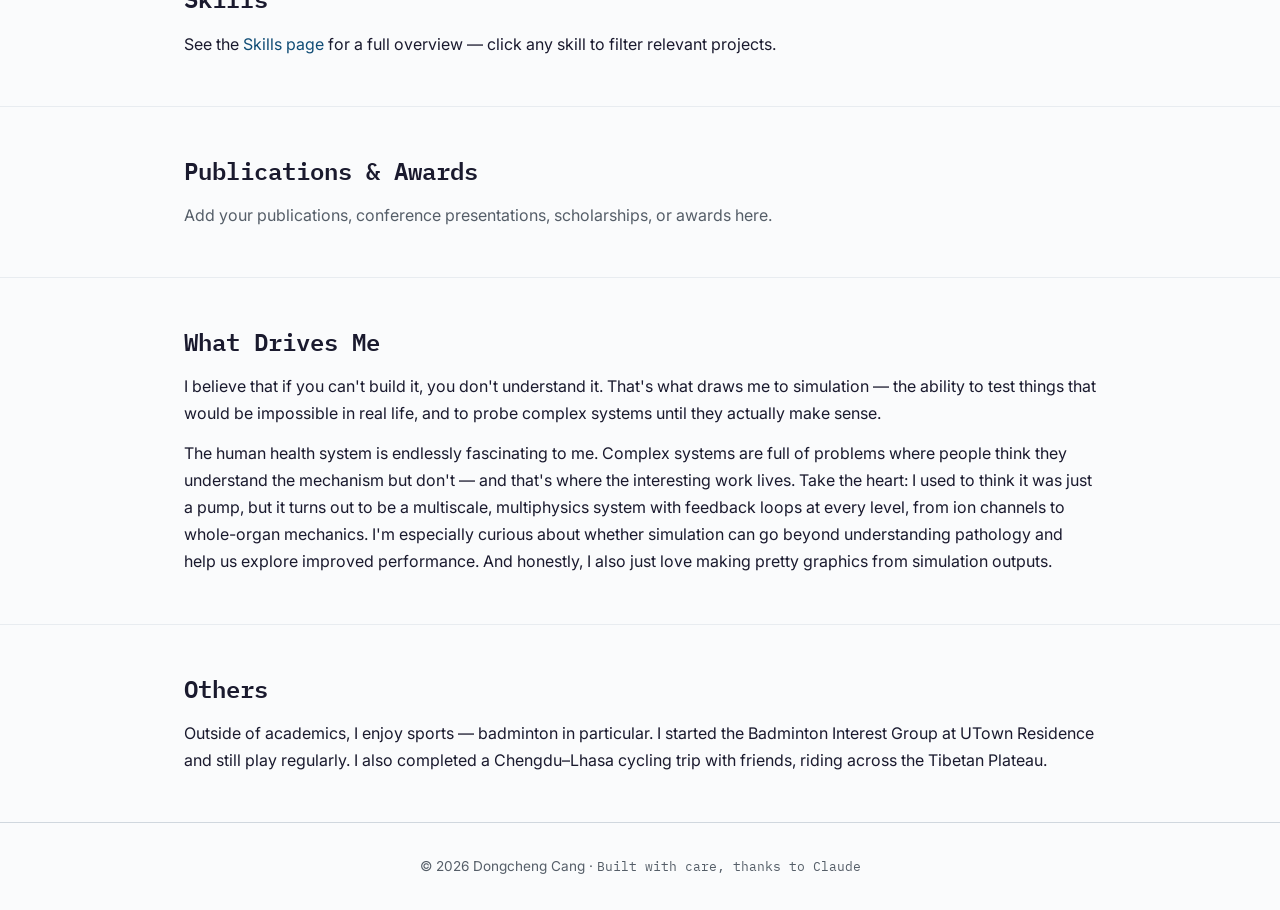
==== commit c452b15d: "Add heart complexity example to motivation section Co-Authored-By: Claude Sonnet 4.6 <noreply@anthro" ====
--- a/about.html
+++ b/about.html
@@ -164,7 +164,10 @@
       <p style="margin-top:0.75rem;">
         The human health system is endlessly fascinating to me. Complex systems
         are full of problems where people think they understand the mechanism
-        but don't &mdash; and that's where the interesting work lives. I'm
+        but don't &mdash; and that's where the interesting work lives.
+        Take the heart: I used to think it was just a pump, but it turns out
+        to be a multiscale, multiphysics system with feedback loops at every
+        level, from ion channels to whole-organ mechanics. I'm
         especially curious about whether simulation can go beyond understanding
         pathology and help us explore improved performance. And honestly, I
         also just love making pretty graphics from simulation outputs.
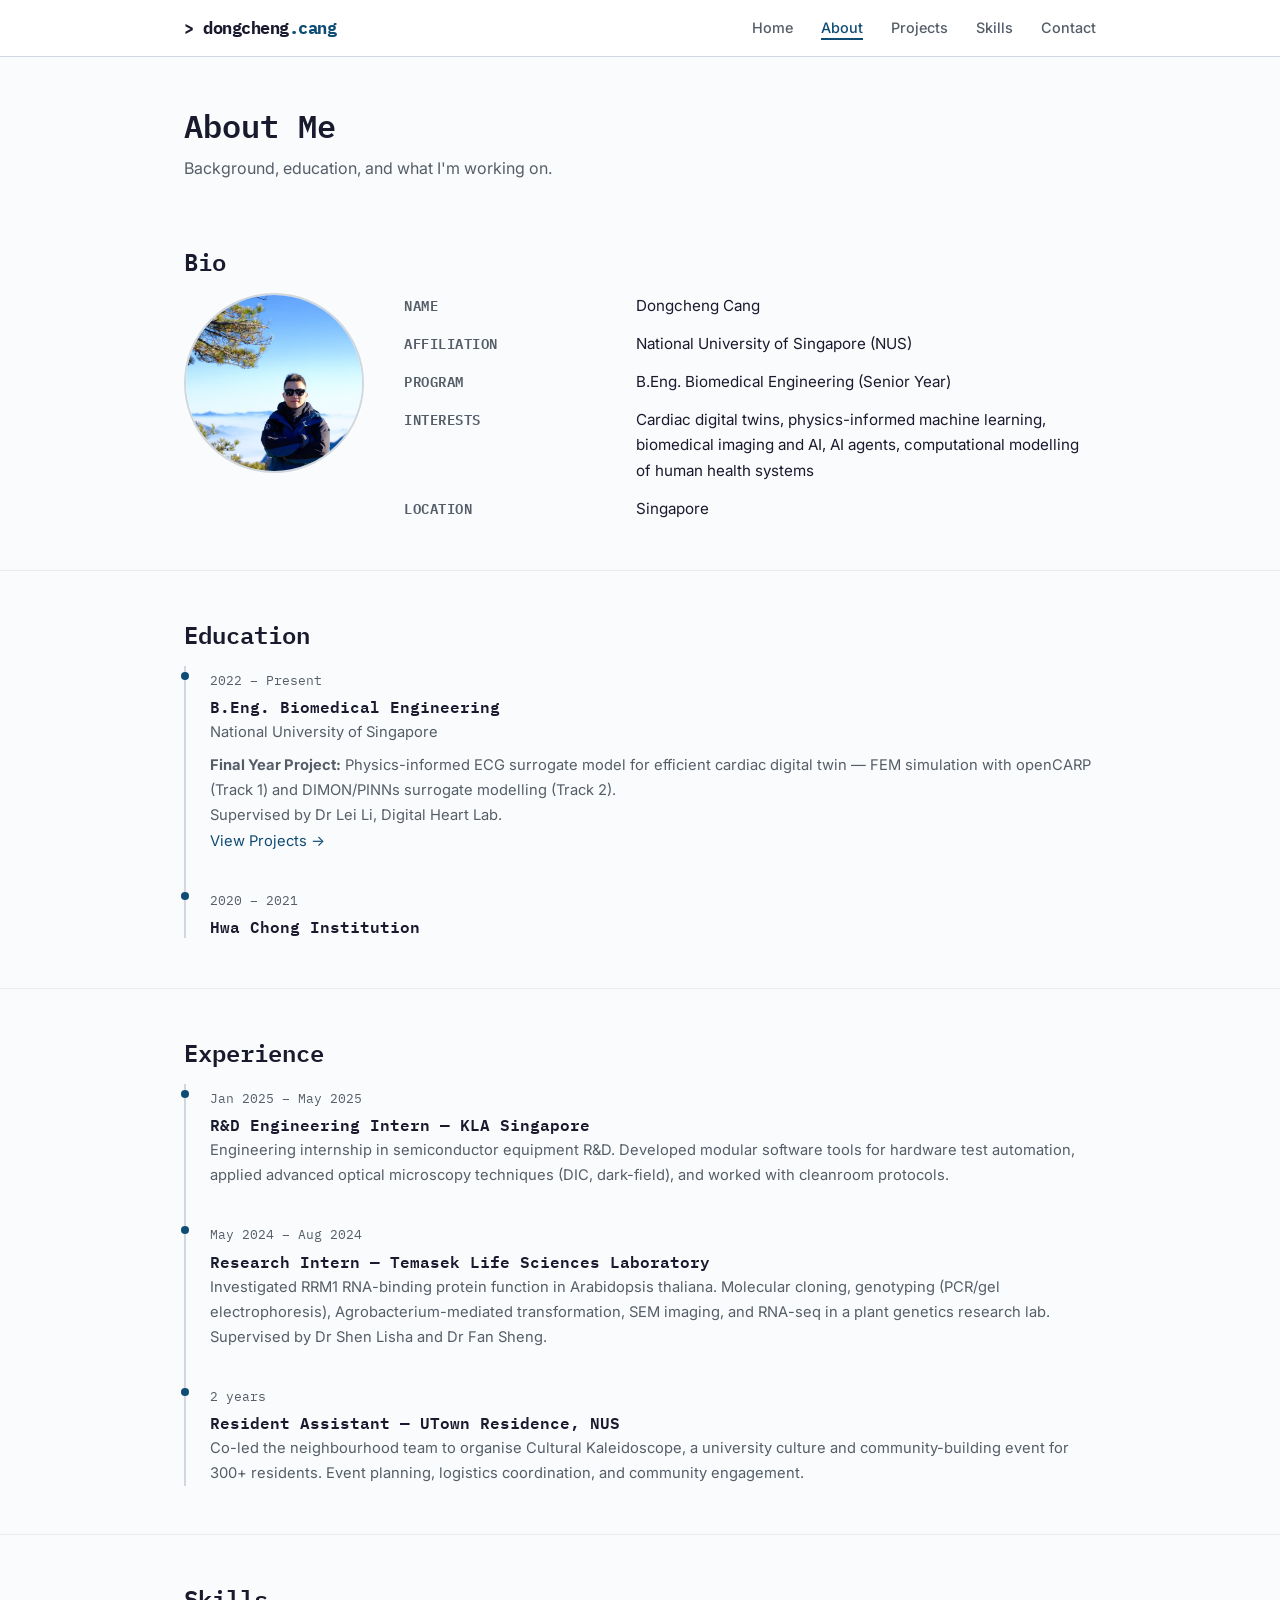
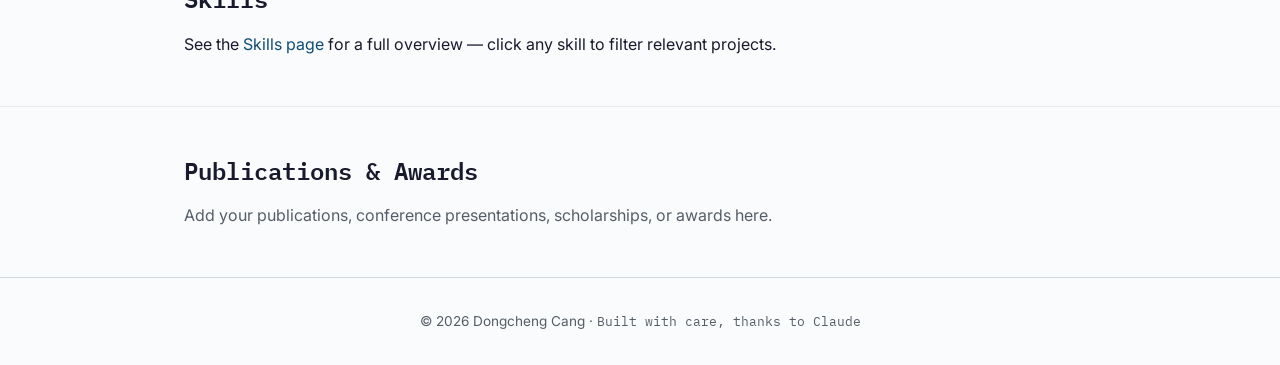
==== commit 5539f9c2: "Hide What Drives Me and Others sections (commented out, not deleted) Can be re-enabled by removing t" ====
--- a/about.html
+++ b/about.html
@@ -151,7 +151,8 @@
     </div>
   </section>
 
-  <!-- What Drives Me -->
+  <!-- What Drives Me (hidden for now — uncomment to re-enable) -->
+  <!--
   <section>
     <div class="container">
       <h2>What Drives Me</h2>
@@ -175,7 +176,10 @@
     </div>
   </section>
 
-  <!-- Others -->
+  -->
+
+  <!-- Others (hidden for now — uncomment to re-enable) -->
+  <!--
   <section>
     <div class="container">
       <h2>Others</h2>
@@ -187,6 +191,7 @@
       </p>
     </div>
   </section>
+  -->
 
   <!-- Footer -->
   <footer class="site-footer">
--- a/css/style.css
+++ b/css/style.css
@@ -443,6 +443,12 @@
   border: 1px solid var(--accent-light);
 }
 
+.status-community {
+  background: #f3eeff;
+  color: #5b3ea8;
+  border: 1px solid #a78bfa;
+}
+
 .status-internship {
   background: #f0faf0;
   color: #2a6b2a;
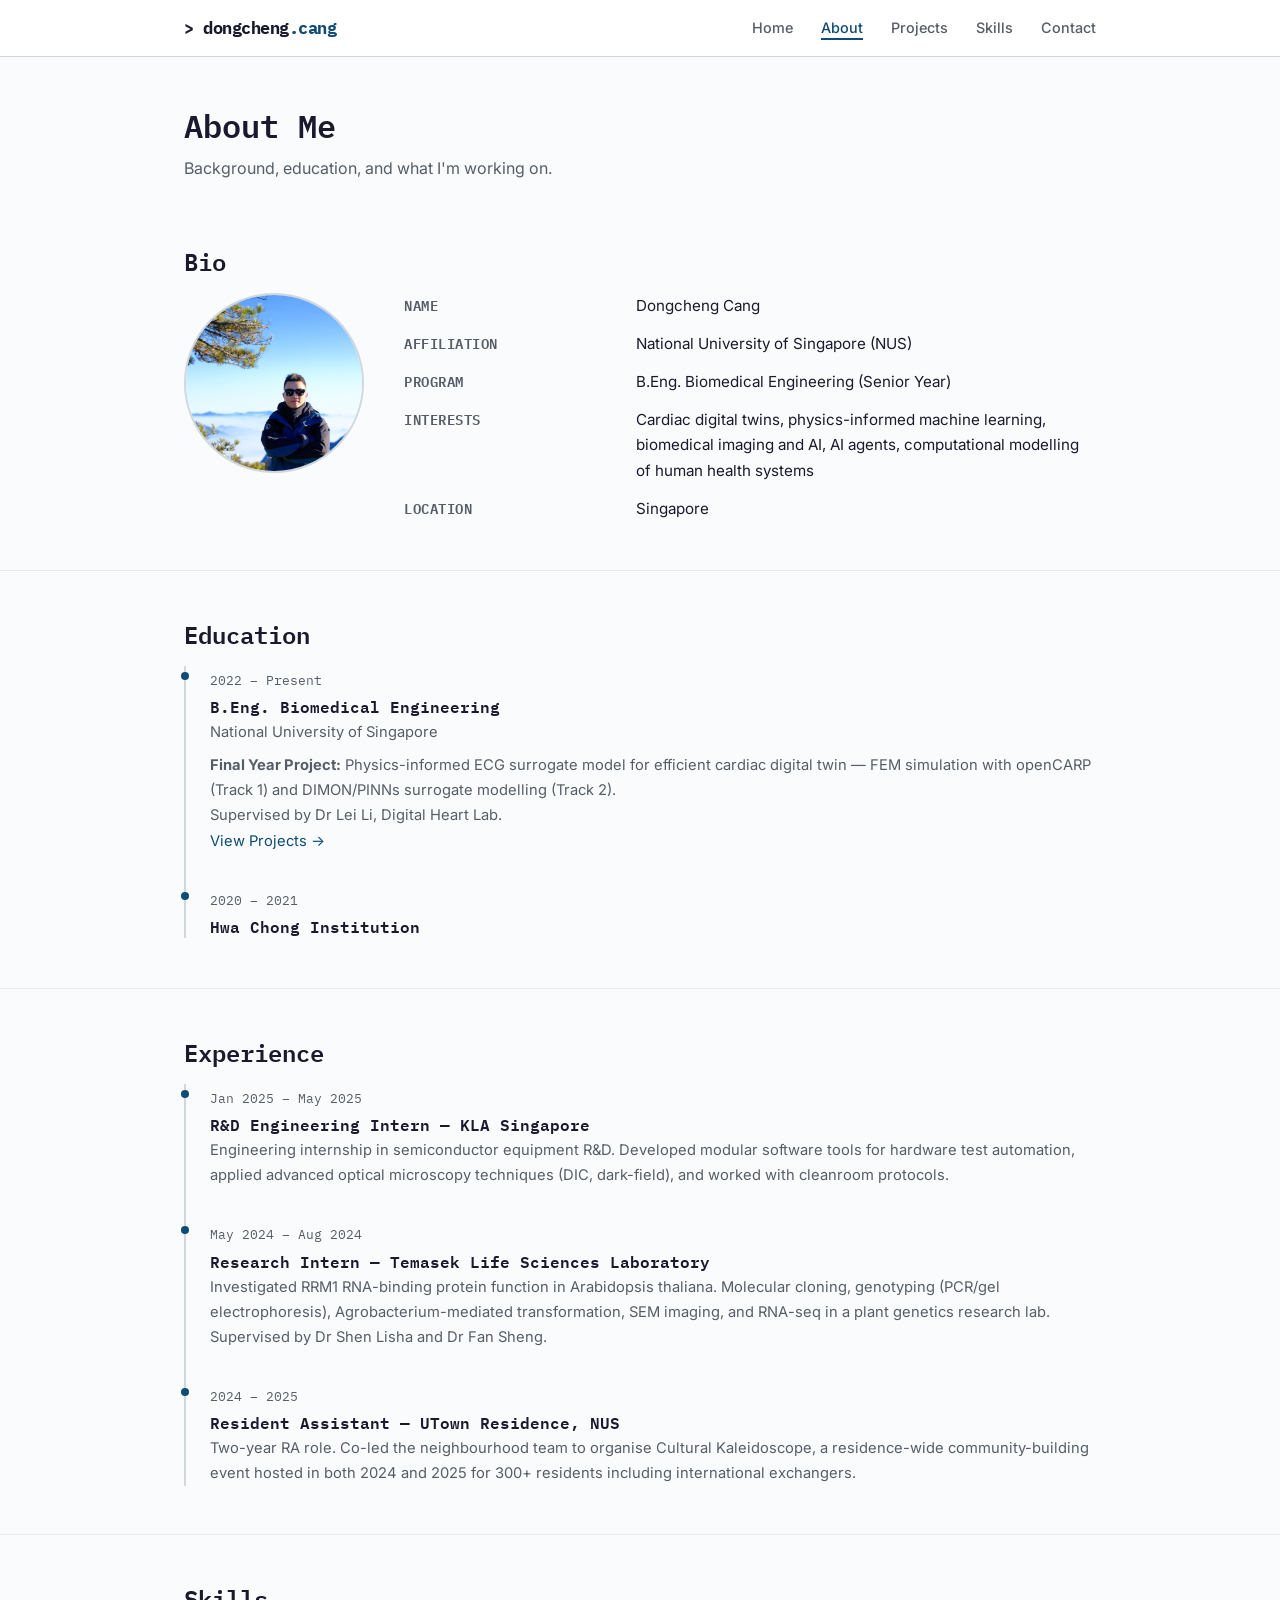
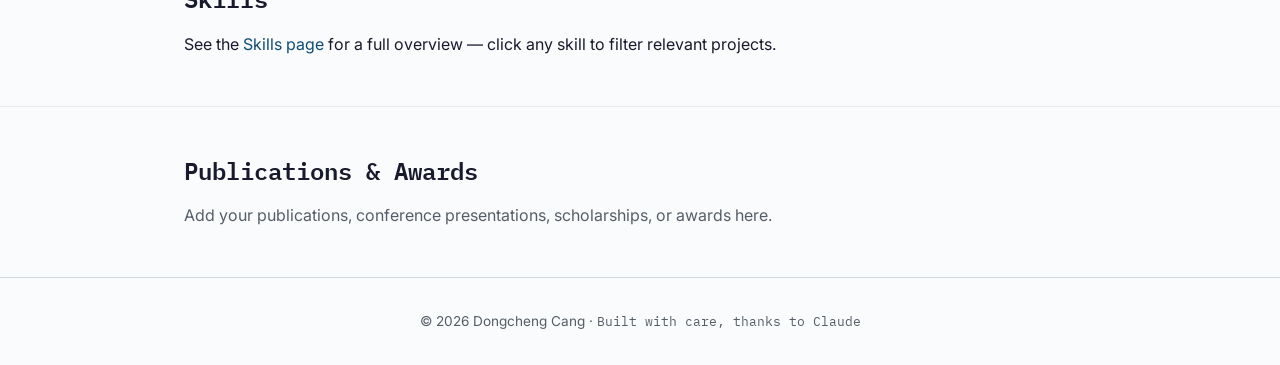
==== commit 09dac85b: "Add 2024-2025 dates for Cultural Kaleidoscope and RA role Event was hosted in both 2024 and 2025 edi" ====
--- a/about.html
+++ b/about.html
@@ -111,12 +111,13 @@
           </p>
         </li>
         <li class="timeline-item">
-          <span class="timeline-date">2 years</span>
+          <span class="timeline-date">2024 &ndash; 2025</span>
           <h3>Resident Assistant &mdash; UTown Residence, NUS</h3>
           <p>
-            Co-led the neighbourhood team to organise Cultural Kaleidoscope, a
-            university culture and community-building event for 300+ residents.
-            Event planning, logistics coordination, and community engagement.
+            Two-year RA role. Co-led the neighbourhood team to organise
+            Cultural Kaleidoscope, a residence-wide community-building event
+            hosted in both 2024 and 2025 for 300+ residents including
+            international exchangers.
           </p>
         </li>
       </ul>
